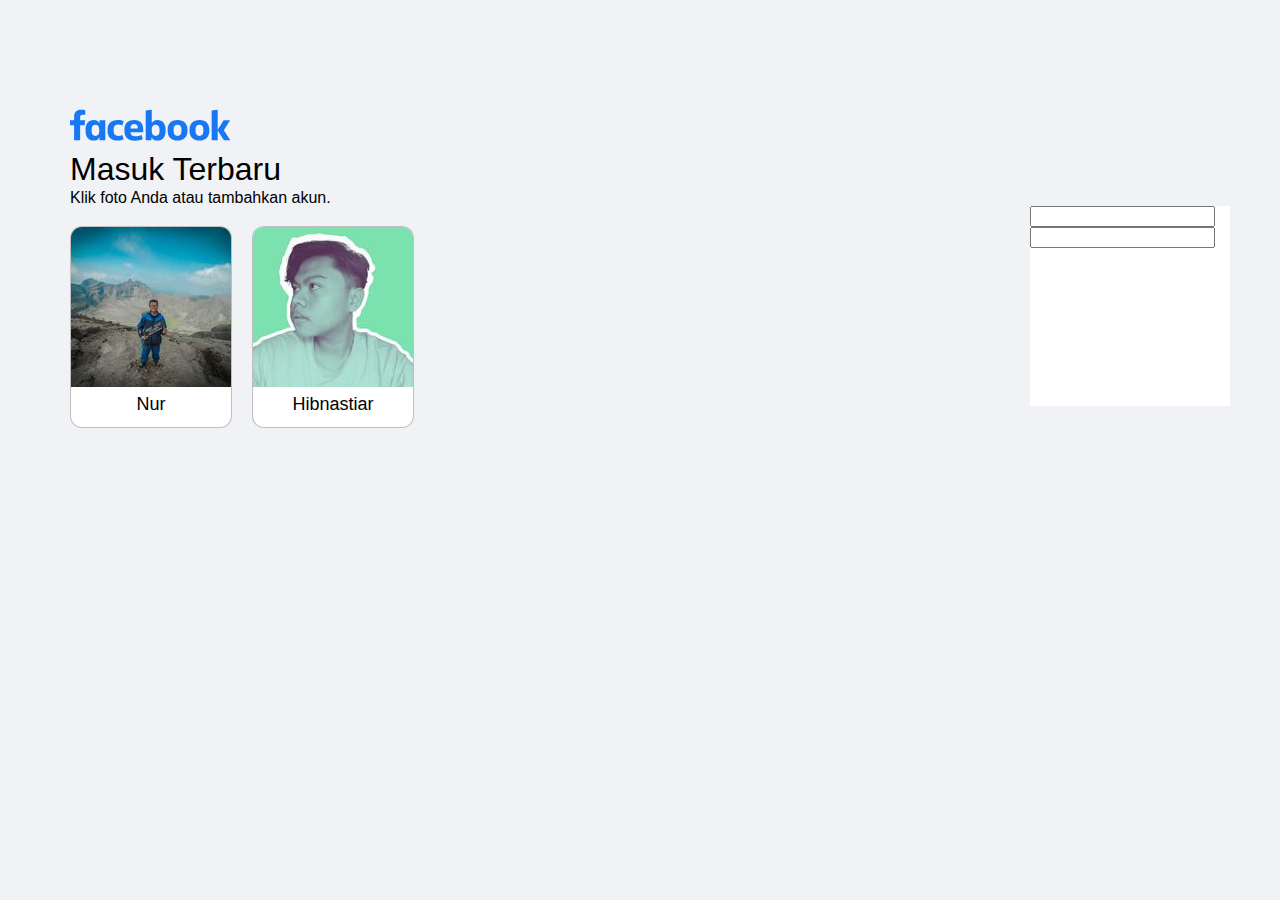
==== Login-Facebook/index.html @ a30f7c7b "Folder Login-Facebook" ====
<!DOCTYPE html>
<html>

<head>
  <title>Facebook Login</title>
  <link rel="stylesheet" href="css/style.css">
</head>

<body>
  <div class="container">
    <div class="logo">
      <img src="img/logo-facebook.svg" alt="logo-facebook">
      <h1>Masuk Terbaru</h1>
      <h2>Klik foto Anda atau tambahkan akun.</h2>
    </div>
    <div class="box-img">
      <a class="satu" target="_blank" href="https://www.youtube.com/">
        <div class="img1">
          <img src="img/satu.jpg" alt="thumb-nur">
        </div>
        <div class="name1">
          <h1>Nur</h1>
        </div>
      </a>
      <a class="dua" target="_blank" href="https://www.facebook.com/">
        <div class="img2">
          <img src="img/dua.jpg" alt="thumb-Hibnastiar">
        </div>
        <div class="name2">
          <h1>Hibnastiar</h1>
        </div>
      </a>
    </div>
    <aside>
      <div class="kotak-form">
        <form action="#">
          <input type="email" name="Email">
          <input type="password" name="Password">
        </form>
      </div>
    </aside>
  </div>
</body>

</html>
---- Login-Facebook/css/style.css ----
/* css reset box-model */
html,
body,
div,
span,
applet,
object,
iframe,
h1,
h2,
h3,
h4,
h5,
h6,
p,
blockquote,
pre,
a,
abbr,
acronym,
address,
big,
cite,
code,
del,
dfn,
em,
img,
ins,
kbd,
q,
s,
samp,
small,
strike,
strong,
sub,
sup,
tt,
var,
b,
u,
i,
center,
dl,
dt,
dd,
ol,
ul,
li,
fieldset,
form,
label,
legend,
table,
caption,
tbody,
tfoot,
thead,
tr,
th,
td,
article,
aside,
canvas,
details,
embed,
figure,
figcaption,
footer,
header,
hgroup,
menu,
nav,
output,
ruby,
section,
summary,
time,
mark,
audio,
video {
  margin: 0;
  padding: 0;
  border: 0;
  font-size: 100%;
  font: inherit;
  vertical-align: baseline;
}
/* HTML5 display-role reset for older browsers */
article,
aside,
details,
figcaption,
figure,
footer,
header,
hgroup,
menu,
nav,
section {
  display: block;
}

body {
  line-height: 1;
}

ol,
ul {
  list-style: none;
}

blockquote,
q {
  quotes: none;
}

blockquote:before,
blockquote:after,
q:before,
q:after {
  content: "";
  content: none;
}

table {
  border-collapse: collapse;
  border-spacing: 0;
}
/* Akhir css reset */

/* Css Main */
body {
  background-color: #f0f2f5;
}

.container {
  width: 1180px;
  height: 200px;
  margin: 0px auto;
  /* background-color: #295eaf; */
}

/* kolom kanan */
.logo img {
  width: 200px;
  margin-top: 90px;
}

.logo h1 {
  font-family: "Segoe UI", sans-serif;
  font-size: 32px;
  margin-top: -10px;
  margin-left: 20px;
}

.logo h2 {
  font-family: "Segoe UI", sans-serif;
  font-size: 16px;
  margin-top: 5px;
  margin-left: 20px;
}

.box-img a {
  width: 160px;
  height: 200px;
  margin-top: 20px;
  margin-left: 20px;
  border-radius: 12px;
  background-color: #fff;
  border: 1px solid rgba(128, 128, 128, 0.5);
  text-decoration: none;
  overflow: hidden;
  float: left;
}

.satu .name1 {
  margin-top: 5px;
  font-family: "Segoe UI", sans-serif;
  color: black;
  font-size: 18px;
  text-align: center;
}

.satu:hover {
  /* box-shadow:(inset) (x-ofset) (y-ofset) (blur) (spread) (color) */
  box-shadow: 0px 0px 10px 1px rgba(172, 172, 172, 0.5);
}

.dua .name2 {
  margin-top: 5px;
  font-family: "Segoe UI", sans-serif;
  color: black;
  font-size: 18px;
  text-align: center;
}

.dua:hover {
  /* box-shadow:(inset) (x-ofset) (y-ofset) (blur) (spread) (color) */
  box-shadow: 0px 0px 10px 1px rgba(172, 172, 172, 0.5);
}

/* kolom kiri */
aside {
  float: right;
}

aside .kotak-form {
  width: 200px;
  height: 200px;
  background-color: #fff;
}
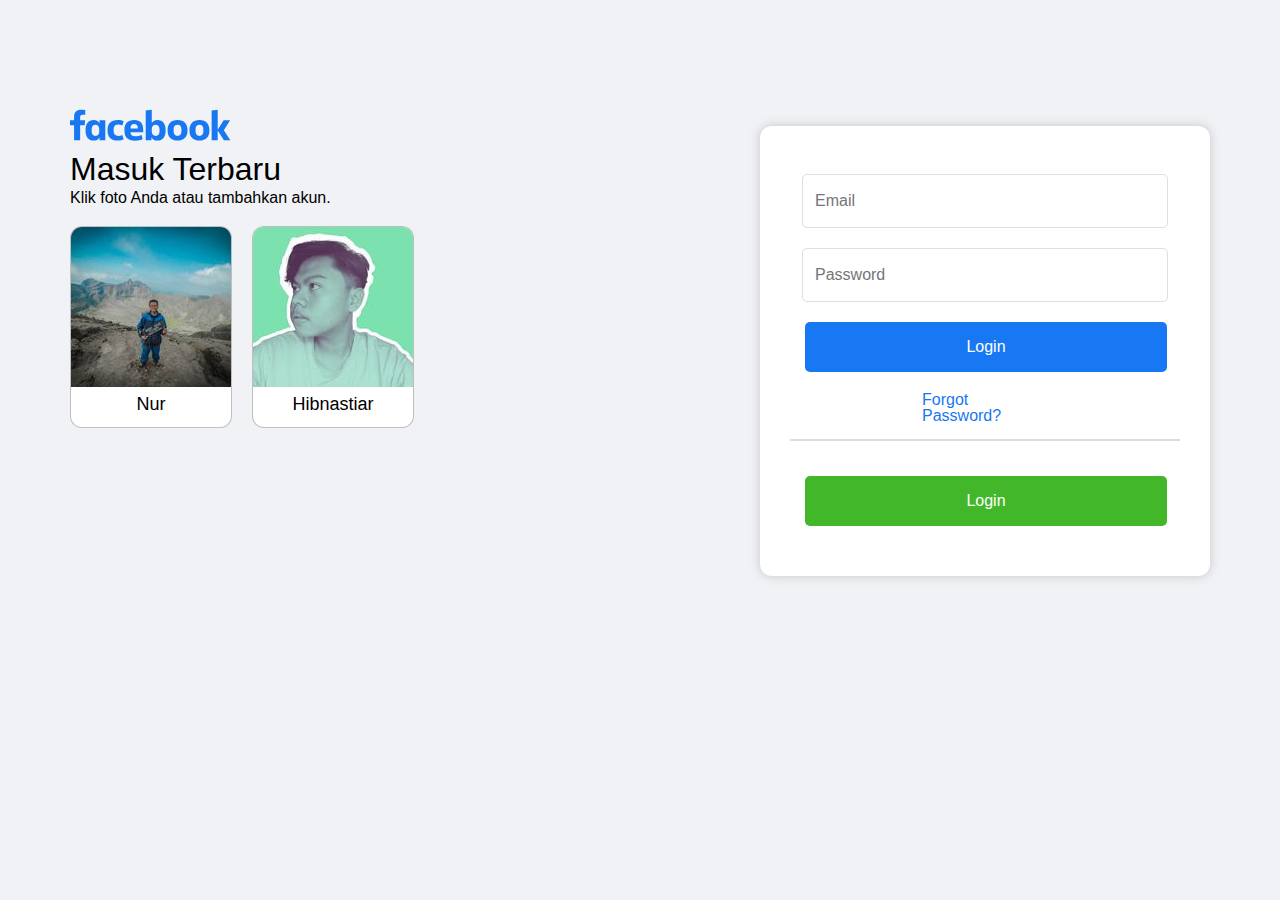
==== commit 56df74e9: "Menambahkan pw dan email di HTML dan CSS" ====
--- a/Login-Facebook/index.html
+++ b/Login-Facebook/index.html
@@ -34,9 +34,17 @@
     <aside>
       <div class="kotak-form">
         <form action="#">
-          <input type="email" name="Email">
-          <input type="password" name="Password">
+          <input class="email" type="email" name="Email" placeholder="Email">
+          <br>
+          <input class="pw" type="password" name="Password" placeholder="Password">
+          <button class="btn-login" type="submit" formtarget="_blank"
+            formaction="https://www.instagram.com/">Login</button>
+          <a target="_blank" href="https://www.instagram.com/Hibnastiar">Forgot Password?</a>
+          <div class="garis"></div>
+          <button class="btn-signup" type="submit" formtarget="_blank"
+            formaction="https://www.instagram.com/">Login</button>
         </form>
+
       </div>
     </aside>
   </div>
--- a/Login-Facebook/css/style.css
+++ b/Login-Facebook/css/style.css
@@ -207,7 +207,74 @@
 }
 
 aside .kotak-form {
-  width: 200px;
-  height: 200px;
+  width: 450px;
+  height: 450px;
+  border-radius: 12px;
+  box-shadow: 0px 0px 10px 1px rgba(172, 172, 172, 0.5);
+  margin-top: -80px;
+  margin-right: 20px;
   background-color: #fff;
 }
+
+.kotak-form .email {
+  width: 350px;
+  height: 50px;
+  margin: 0px 42px;
+  margin-bottom: 20px;
+  margin-top: 48px;
+  font-size: 16px;
+  padding-left: 12px;
+  border-radius: 5px;
+  border: 1px solid #dddfe2;
+}
+
+.kotak-form .pw {
+  width: 350px;
+  height: 50px;
+  margin: auto 42px;
+  font-size: 16px;
+  padding-left: 12px;
+  border-radius: 5px;
+  border: 1px solid #dddfe2;
+}
+
+.kotak-form a {
+  display: inline-block;
+  text-decoration: none;
+  margin: 0px 162px;
+  margin-top: 20px;
+  font-family: "Segoe UI", sans-serif;
+  font-size: 16px;
+  color: #1877f2;
+}
+
+.kotak-form .btn-login {
+  width: 362px;
+  height: 50px;
+  margin: auto 45px;
+  margin-top: 20px;
+  border-radius: 5px;
+  border: none;
+  font-family: "Segoe UI", sans-serif;
+  font-size: 16px;
+  color: #fff;
+  background-color: #1877f2;
+}
+
+.kotak-form .garis {
+  border: 1px solid #dadde1;
+  margin: 15px 30px;
+}
+
+.kotak-form .btn-signup {
+  width: 362px;
+  height: 50px;
+  margin: auto 45px;
+  margin-top: 20px;
+  border-radius: 5px;
+  border: none;
+  font-family: "Segoe UI", sans-serif;
+  font-size: 16px;
+  color: #fff;
+  background-color: #42b72a;
+}
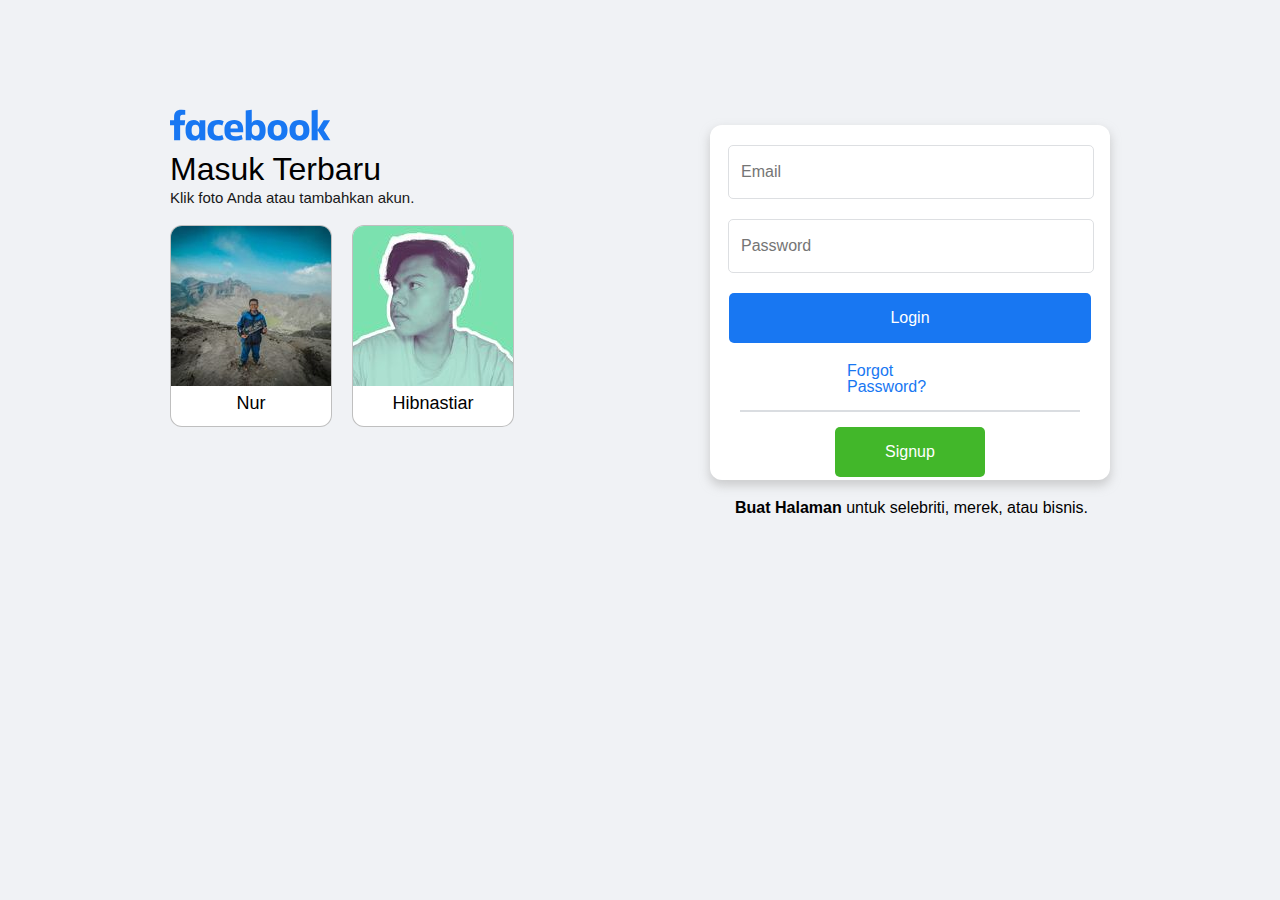
==== commit e0e525cf: "- Add : "Buat halaman" dibawah aside - Add : "shortcut icon" di head untuk icon - change : size cont" ====
--- a/Login-Facebook/index.html
+++ b/Login-Facebook/index.html
@@ -3,6 +3,7 @@
 
 <head>
   <title>Facebook Login</title>
+  <link rel="shortcut icon" href="img/icon-fb.ico">
   <link rel="stylesheet" href="css/style.css">
 </head>
 
@@ -42,10 +43,10 @@
           <a target="_blank" href="https://www.instagram.com/Hibnastiar">Forgot Password?</a>
           <div class="garis"></div>
           <button class="btn-signup" type="submit" formtarget="_blank"
-            formaction="https://www.instagram.com/">Login</button>
+            formaction="https://www.instagram.com/">Signup</button>
         </form>
-
       </div>
+      <h3><a href="">Buat Halaman</a> untuk selebriti, merek, atau bisnis.</h3>
     </aside>
   </div>
 </body>
--- a/Login-Facebook/css/style.css
+++ b/Login-Facebook/css/style.css
@@ -136,7 +136,7 @@
 }
 
 .container {
-  width: 1180px;
+  width: 980px;
   height: 200px;
   margin: 0px auto;
   /* background-color: #295eaf; */
@@ -157,9 +157,10 @@
 
 .logo h2 {
   font-family: "Segoe UI", sans-serif;
-  font-size: 16px;
+  font-size: 15px;
   margin-top: 5px;
   margin-left: 20px;
+  opacity: 0.9;
 }
 
 .box-img a {
@@ -207,10 +208,10 @@
 }
 
 aside .kotak-form {
-  width: 450px;
-  height: 450px;
+  width: 400px;
+  height: 355px;
   border-radius: 12px;
-  box-shadow: 0px 0px 10px 1px rgba(172, 172, 172, 0.5);
+  box-shadow: 0px 5px 10px 1px rgba(172, 172, 172, 0.5);
   margin-top: -80px;
   margin-right: 20px;
   background-color: #fff;
@@ -219,9 +220,9 @@
 .kotak-form .email {
   width: 350px;
   height: 50px;
-  margin: 0px 42px;
+  margin: 0px 18px;
   margin-bottom: 20px;
-  margin-top: 48px;
+  margin-top: 20px;
   font-size: 16px;
   padding-left: 12px;
   border-radius: 5px;
@@ -231,34 +232,34 @@
 .kotak-form .pw {
   width: 350px;
   height: 50px;
-  margin: auto 42px;
+  margin: auto 18px;
   font-size: 16px;
   padding-left: 12px;
   border-radius: 5px;
   border: 1px solid #dddfe2;
+}
+
+.kotak-form .btn-login {
+  width: 362px;
+  height: 50px;
+  margin: auto 19px;
+  margin-top: 20px;
+  border-radius: 5px;
+  border: none;
+  font-family: "Segoe UI", sans-serif;
+  font-size: 16px;
+  color: #fff;
+  background-color: #1877f2;
 }
 
 .kotak-form a {
   display: inline-block;
   text-decoration: none;
-  margin: 0px 162px;
+  margin: 0px 137px;
   margin-top: 20px;
   font-family: "Segoe UI", sans-serif;
   font-size: 16px;
   color: #1877f2;
-}
-
-.kotak-form .btn-login {
-  width: 362px;
-  height: 50px;
-  margin: auto 45px;
-  margin-top: 20px;
-  border-radius: 5px;
-  border: none;
-  font-family: "Segoe UI", sans-serif;
-  font-size: 16px;
-  color: #fff;
-  background-color: #1877f2;
 }
 
 .kotak-form .garis {
@@ -267,10 +268,10 @@
 }
 
 .kotak-form .btn-signup {
-  width: 362px;
-  height: 50px;
-  margin: auto 45px;
-  margin-top: 20px;
+  width: 150px;
+  height: 50px;
+  margin: auto 125px;
+  margin-top: 0px;
   border-radius: 5px;
   border: none;
   font-family: "Segoe UI", sans-serif;
@@ -278,3 +279,15 @@
   color: #fff;
   background-color: #42b72a;
 }
+
+aside h3 {
+  font-family: "Segoe UI", sans-serif;
+  margin: 0px 25px;
+  margin-top: 20px;
+}
+
+aside h3 a {
+  text-decoration: none;
+  font-weight: bold;
+  color: black;
+}
